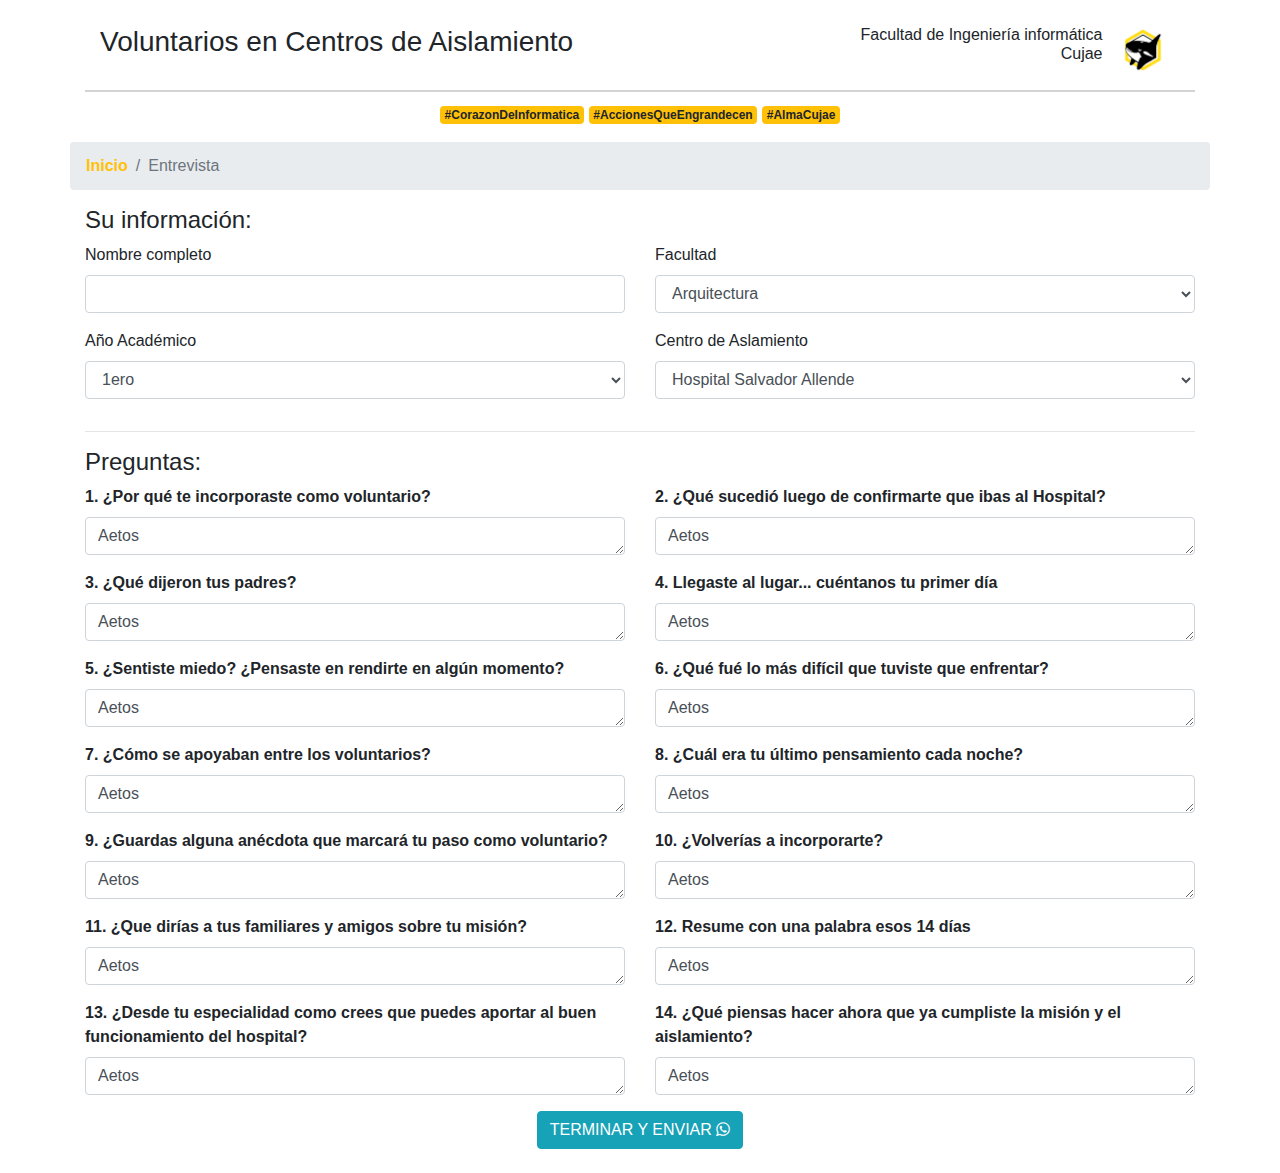
==== entrevista.html @ fe9f52e2 "done" ====
<!DOCTYPE html>
<html lang="es">
<head>
    <meta charset="UTF-8">
    <meta name="description" content="Voluntarios en Centros de aislamiento COVID-19">
    <meta name="keywords" content="form js volunteers format whatsapp">
    <meta name="author" content="Claudia Sánchez García, CUJAE">
    <meta name="robots" content="noindex">
    <meta name="viewport" content="width=device-width, initial-scale=1, shrink-to-fit=no" >
    <title>Informática-VCA</title>
    <link rel="stylesheet" href="modules/bootstrap/css/bootstrap.min.css" >
    <link rel="stylesheet">
    <link href="modules/font-awesome/css/font-awesome.min.css" rel="stylesheet">
    <link href="css/style.css" rel="stylesheet" >
</head>
<body>
<div class="container">
    <div class="header row">
        <h3 class="col-md-6 col-12">Voluntarios en Centros de Aislamiento</h3>
        <h6 class="col-md-5 pr-0 col-10 text-right">Facultad de Ingeniería informática<br>Cujae</h6>
        <div class="col-md-1 col-2">
            <img  src="img/IF.png" id="if" alt="">
        </div>
    </div>
    <p class="text-center">
        <span class="badge badge-yellow">#CorazonDeInformatica</span>
        <span class="badge badge-yellow">#AccionesQueEngrandecen</span>
        <span class="badge badge-yellow">#AlmaCujae</span>
    </p>
</div>
<div class="container">
    <nav aria-label="breadcrumb" class="row">
        <ol class="breadcrumb col-12">
            <li class="breadcrumb-item"><a href="index.html">Inicio</a></li>
            <li class="breadcrumb-item active" id="nombre-bread" aria-current="page">Entrevista</li>
        </ol>
    </nav>
    <div class="row">
        <h4 class="col-12">Su información:</h4>
        <div class="col-sm-6 ">
            <div class="form-group"> <!--Municipio-->
                <label for="nombre">Nombre completo</label>
                <input class="form-control" type="text" id="nombre">
            </div>
            <div class="form-group">
                <label for="anyo">Año Académico</label>
                <select class="form-control" id="anyo">
                    <option value="1ero">1ero</option>
                    <option value="2do">2do</option>
                    <option value="3ero">3ero</option>
                    <option value="4to">4to</option>
                    <option value="5to">5to</option>
                </select>
            </div>
        </div>
        <div class="col-sm-6 ">
            <div class="form-group">
                <label for="facultad">Facultad</label>
                <select class="form-control" id="facultad">
                </select>
            </div>
            <div class="form-group">
                <label for="centro">Centro de Aslamiento</label>
                <select class="form-control" id="centro">
                </select>
            </div>
        </div>
    </div>
    <hr>
    <h4>Preguntas: </h4>
    <div class="row" id="pr-container"><!--Preguntas y Respuestas-->
    </div>
    <div class="col-12 mb-4">
        <div class="text-center">
            <button class="btn btn-info" onclick="terminar()"> TERMINAR Y ENVIAR <i class="fa fa-whatsapp"></i> </button>
        </div>
    </div>
</div>

</div>

</body>

<script src="modules/jquery/js/jquery-3.3.1.js"></script>
<script src="modules/bootstrap/js/popper.min.js" ></script>
<script src="modules/bootstrap/js/bootstrap.min.js" ></script>
<script src="data/data.js"></script>
<script src="js/objetos.js"></script>
<script src="js/entrevista.js"></script>

</html>
---- css/style.css ----
.breadcrumb-item>a,
.breadcrumb-item>a:hover{
    color: #ffc107;
    font-weight: bold;
}
.respuesta {
    white-space: pre-line;
}
.header{
    margin: 10px 0;
    padding:15px 0;
    border-bottom: solid 2px lightgray ;
}
img#if {
   max-width: 50px;
    height: auto;
}
img.pic {
    width: 100%;
    height: auto;
}
.badge-yellow {
    background-color: #ffc107;
}
.btn:focus{
    box-shadow : none;
}
.card {
    padding: 0;
}

div.card-body{
    padding: 5px 10px 5px 10px;
}

.card-title{
    font-size: 16px;
    line-height: 18px;
}

.card-subtitle{
    font-size: 12px;
    color: grey;
}

.exp {
    border-radius: 0 0 .25rem .25rem;
}

@media (max-width: 33.9em) {
    .card-columns {
        column-count: 2;
    }
}

@media (min-width: 34em) {
    .card-columns {
        column-count: 2;
    }
}

@media (min-width: 48em) {
    .card-columns {
        column-count: 3;
    }
}
@media (min-width: 62em) {
    .card-columns {
        column-count: 4;
    }
}@media (min-width: 75em) {
    .card-columns {
        column-count: 5;
    }
}
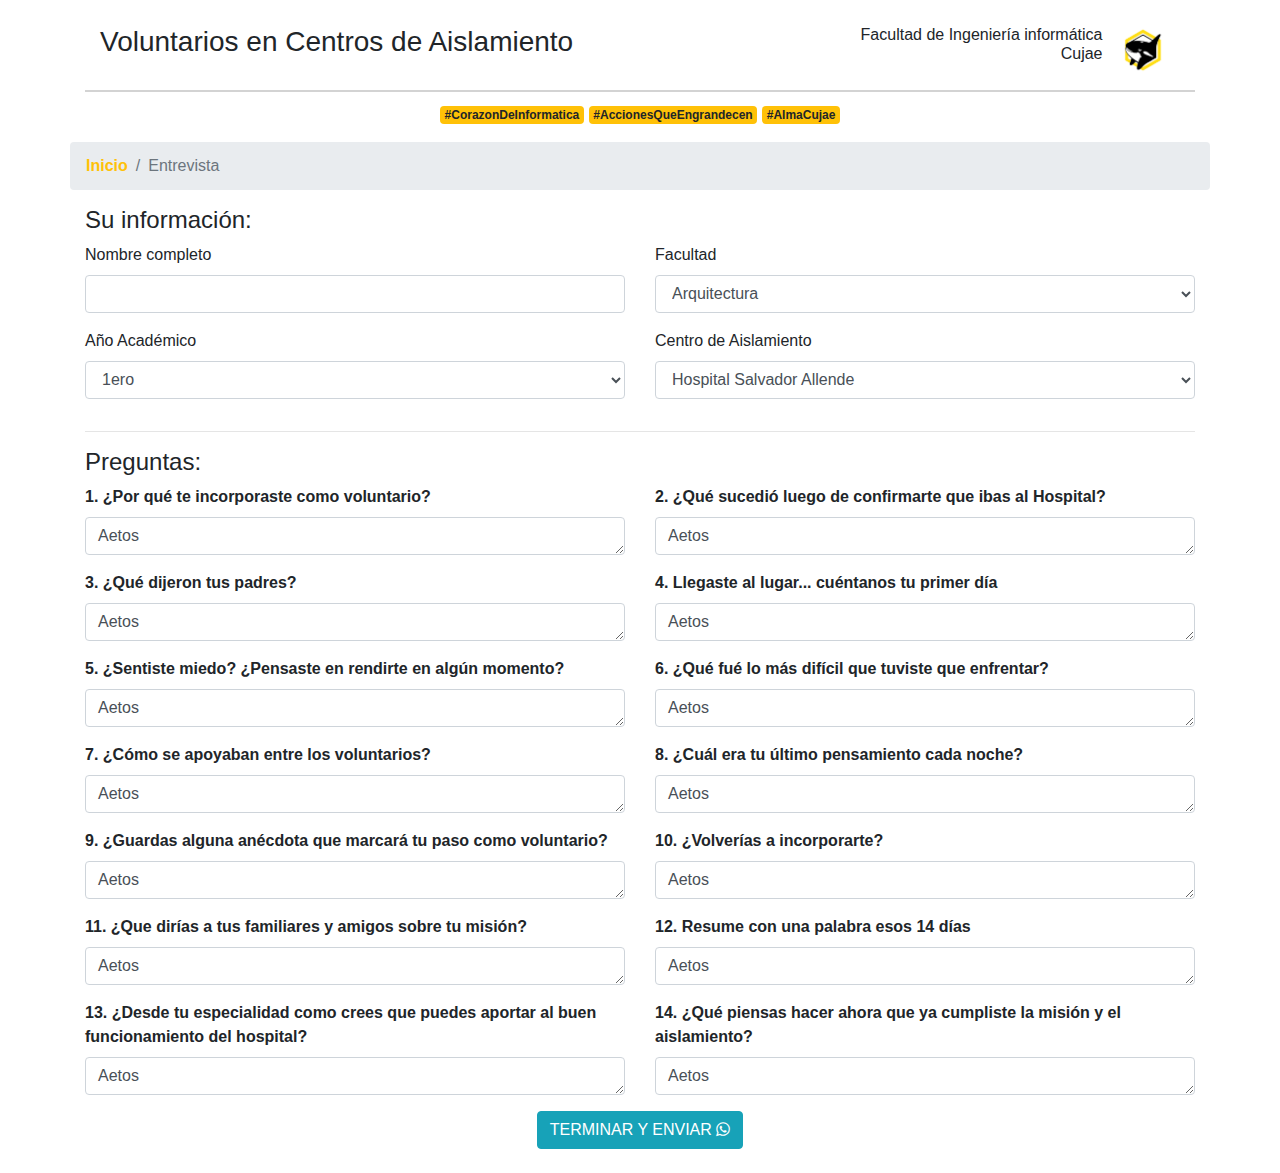
==== commit 01332a28: "Update entrevista.html" ====
--- a/entrevista.html
+++ b/entrevista.html
@@ -7,11 +7,12 @@
     <meta name="author" content="Claudia Sánchez García, CUJAE">
     <meta name="robots" content="noindex">
     <meta name="viewport" content="width=device-width, initial-scale=1, shrink-to-fit=no" >
-    <title>Informática-VCA</title>
+    <link rel="icon" type="image/png" href="/img/favicon.png"/>
+    <title>FEU-INF GitHub</title>
     <link rel="stylesheet" href="modules/bootstrap/css/bootstrap.min.css" >
-    <link rel="stylesheet">
     <link href="modules/font-awesome/css/font-awesome.min.css" rel="stylesheet">
     <link href="css/style.css" rel="stylesheet" >
+
 </head>
 <body>
 <div class="container">
@@ -60,7 +61,7 @@
                 </select>
             </div>
             <div class="form-group">
-                <label for="centro">Centro de Aslamiento</label>
+                <label for="centro">Centro de Aislamiento</label>
                 <select class="form-control" id="centro">
                 </select>
             </div>
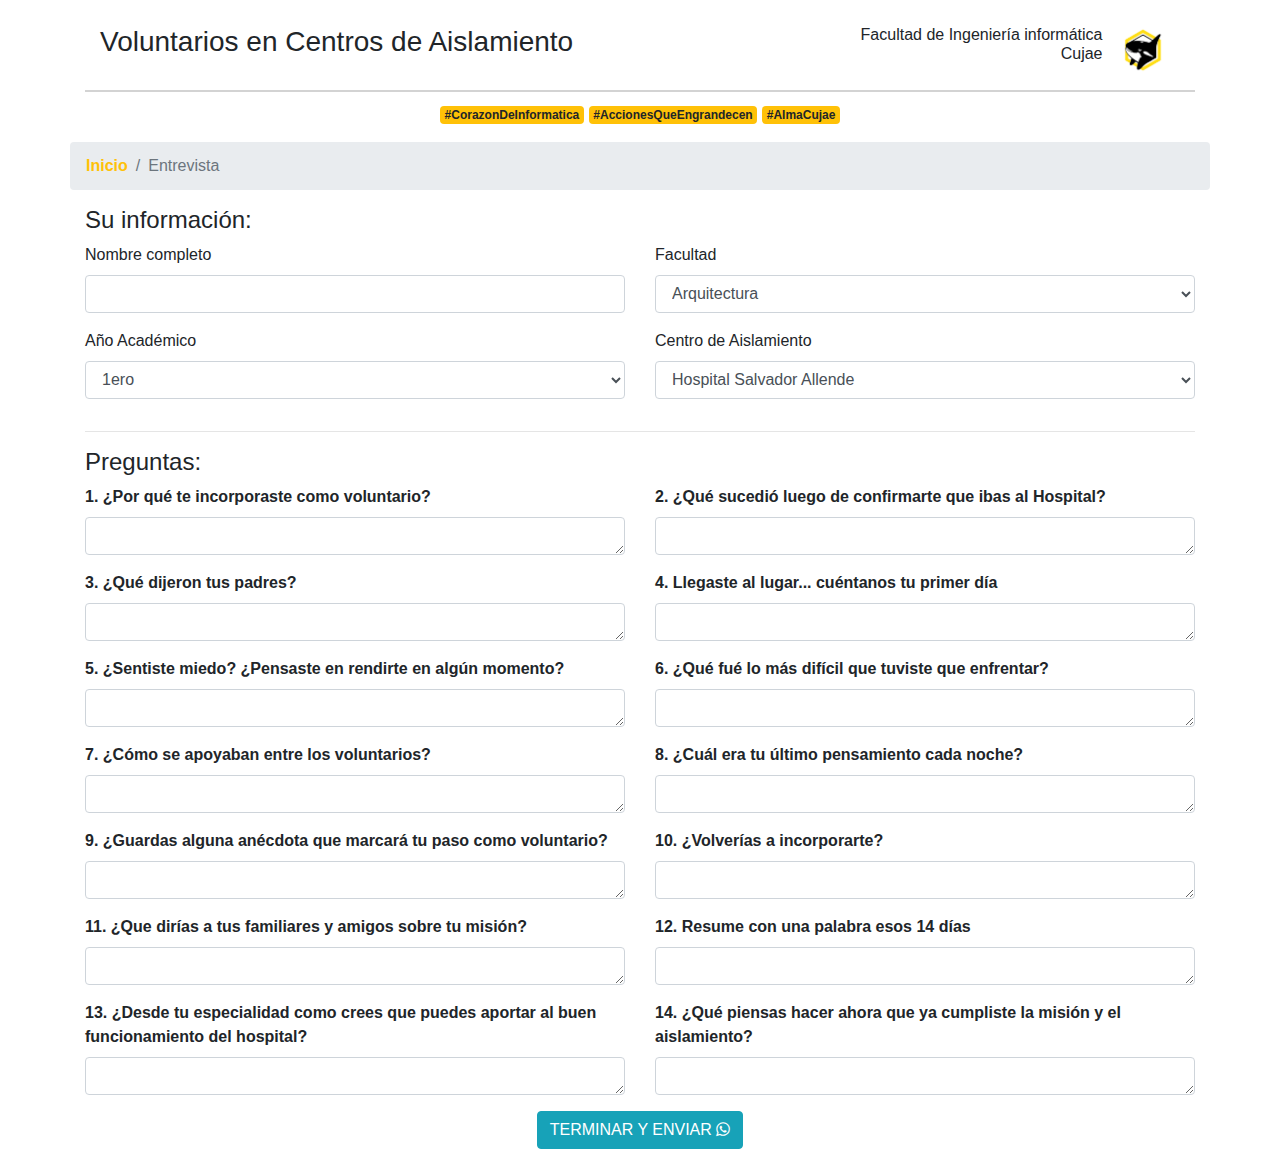
==== commit e2b413c8: "404" ====
--- a/entrevista.html
+++ b/entrevista.html
@@ -24,9 +24,9 @@
         </div>
     </div>
     <p class="text-center">
-        <span class="badge badge-yellow">#CorazonDeInformatica</span>
-        <span class="badge badge-yellow">#AccionesQueEngrandecen</span>
-        <span class="badge badge-yellow">#AlmaCujae</span>
+        <span class="badge bg-yellow">#CorazonDeInformatica</span>
+        <span class="badge bg-yellow">#AccionesQueEngrandecen</span>
+        <span class="badge bg-yellow">#AlmaCujae</span>
     </p>
 </div>
 <div class="container">
--- a/css/style.css
+++ b/css/style.css
@@ -19,7 +19,7 @@
     width: 100%;
     height: auto;
 }
-.badge-yellow {
+.bg-yellow {
     background-color: #ffc107;
 }
 .btn:focus{
@@ -47,13 +47,13 @@
     border-radius: 0 0 .25rem .25rem;
 }
 
-@media (max-width: 33.9em) {
+@media (max-width: 20em) {
     .card-columns {
-        column-count: 2;
+        column-count: 1;
     }
 }
 
-@media (min-width: 34em) {
+@media (min-width: 21em) {
     .card-columns {
         column-count: 2;
     }
@@ -73,3 +73,13 @@
         column-count: 5;
     }
 }
+
+a.bg-yellow{
+    color: black;
+    border-color: black;
+}
+
+a.bg-yellow:hover{
+    background-color: #4e555b;
+    color: white;
+}
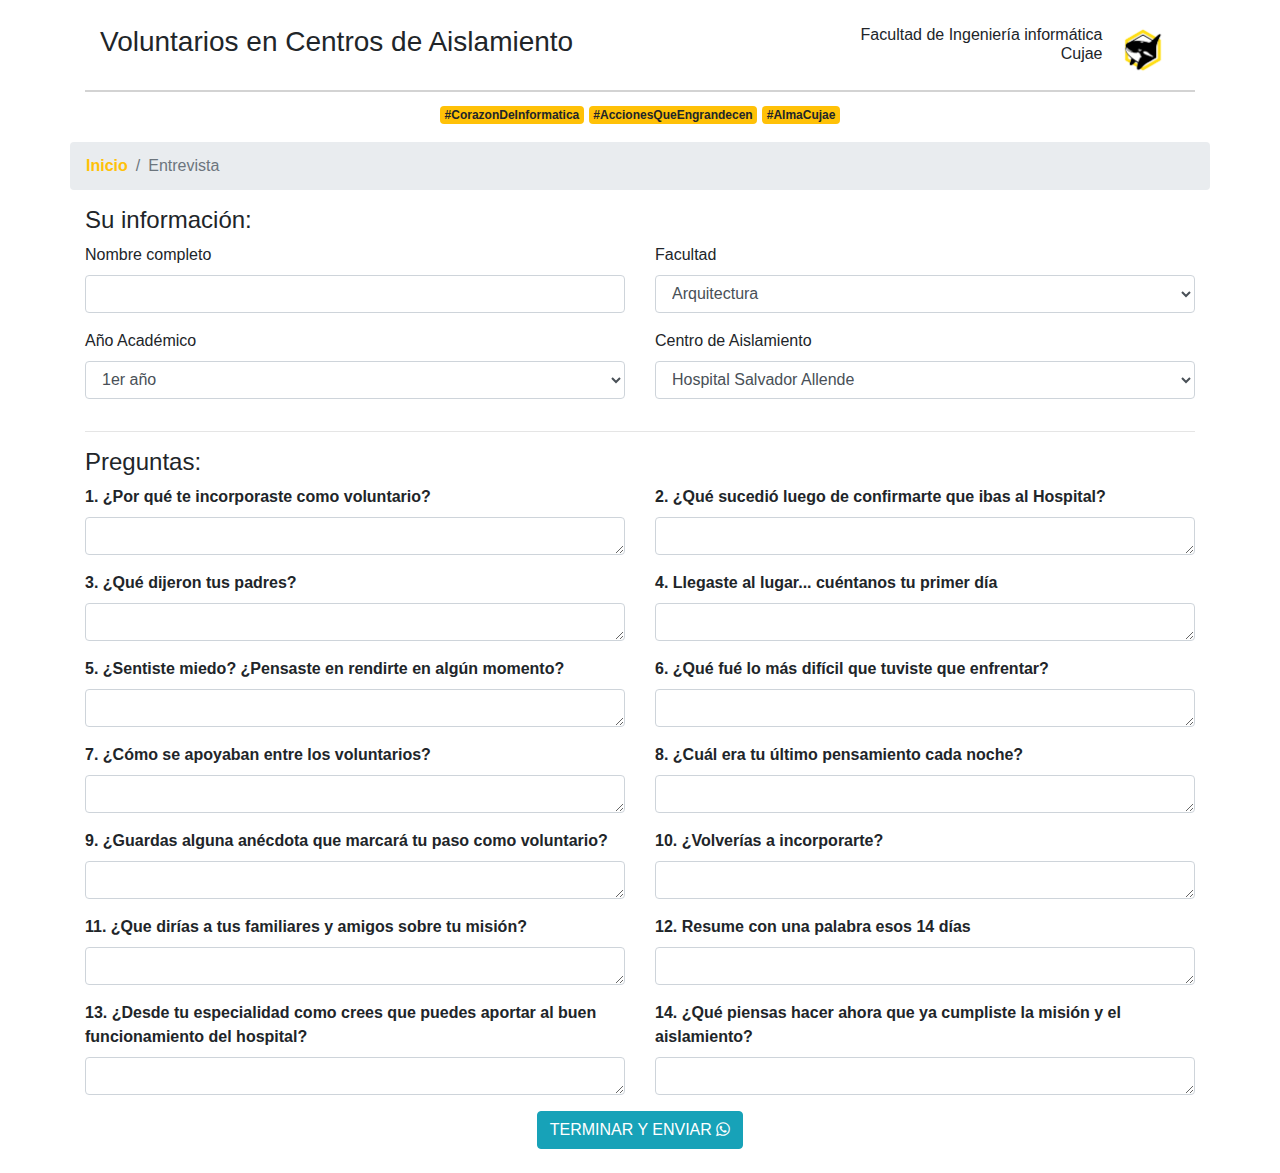
==== commit b2b3ea78: "social links" ====
--- a/entrevista.html
+++ b/entrevista.html
@@ -46,11 +46,11 @@
             <div class="form-group">
                 <label for="anyo">Año Académico</label>
                 <select class="form-control" id="anyo">
-                    <option value="1ero">1ero</option>
-                    <option value="2do">2do</option>
-                    <option value="3ero">3ero</option>
-                    <option value="4to">4to</option>
-                    <option value="5to">5to</option>
+                    <option value="1er año">1er año</option>
+                    <option value="2do año">2do año</option>
+                    <option value="3er año">3er año</option>
+                    <option value="4to año">4to año</option>
+                    <option value="5to año">5to año</option>
                 </select>
             </div>
         </div>
--- a/css/style.css
+++ b/css/style.css
@@ -18,6 +18,9 @@
 img.pic {
     width: 100%;
     height: auto;
+}
+#pic-cont{
+    max-width: 280px;
 }
 .bg-yellow {
     background-color: #ffc107;
@@ -83,3 +86,20 @@
     background-color: #4e555b;
     color: white;
 }
+
+.fa-yellow{
+    color: black;
+}
+
+.fa-yellow:hover{
+    color:  #ffc107;
+    border-color: #ffc107;
+}
+
+.share-icons>a{
+    padding: 2px 7px;
+}
+
+i.fa-yellow{
+    min-width: 20px;
+}
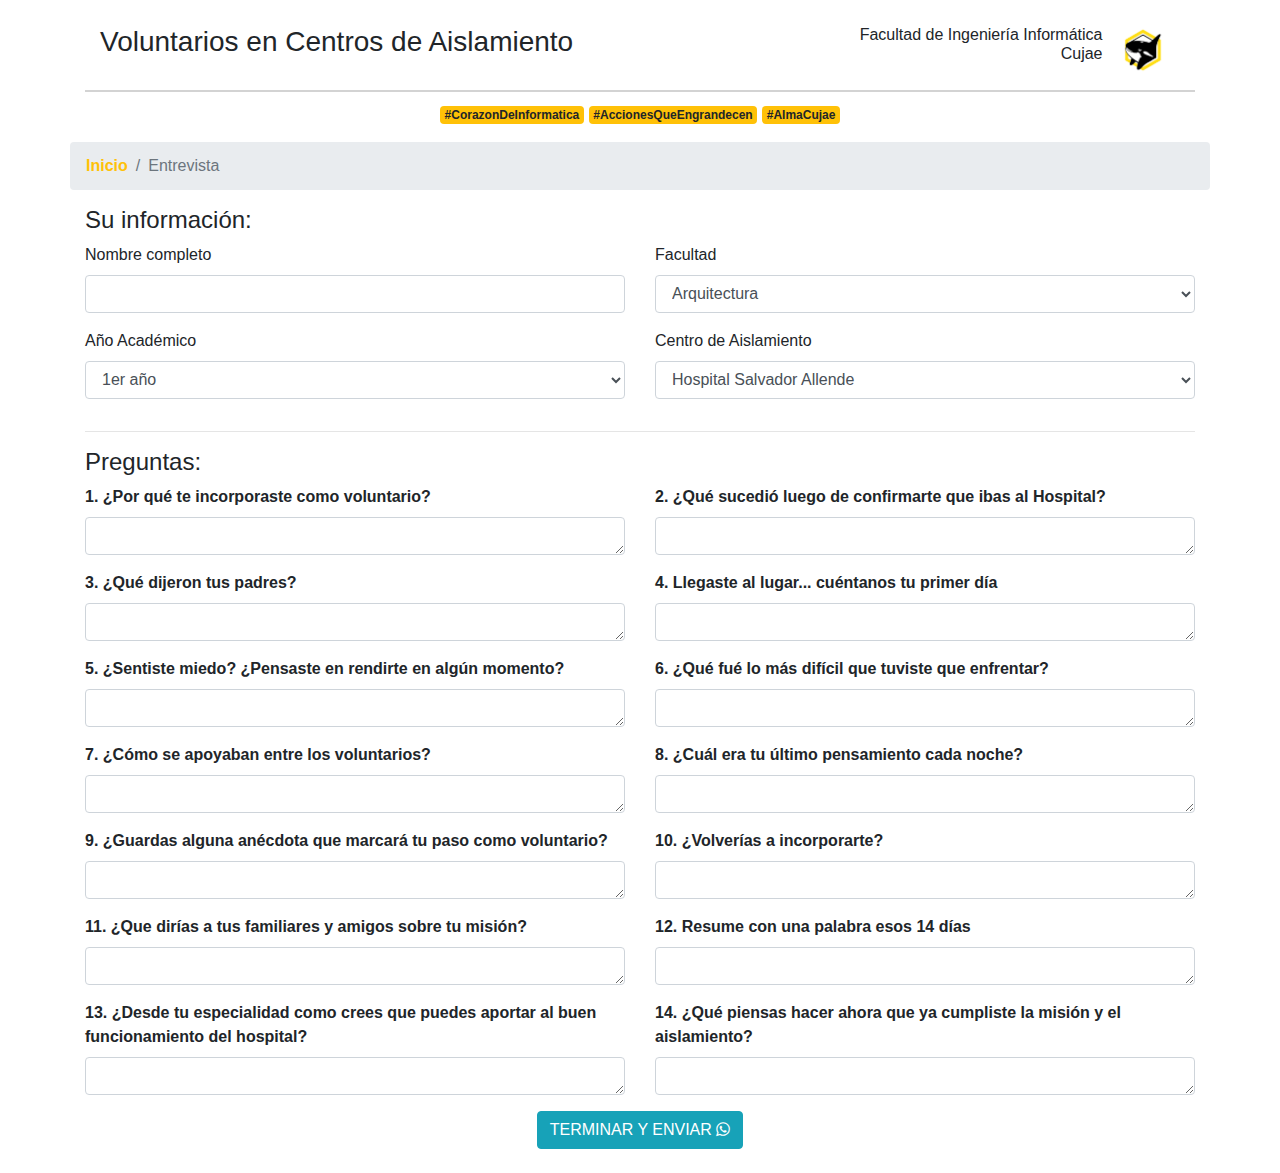
==== commit 5edf60b2: "ortografia" ====
--- a/entrevista.html
+++ b/entrevista.html
@@ -18,7 +18,7 @@
 <div class="container">
     <div class="header row">
         <h3 class="col-md-6 col-12">Voluntarios en Centros de Aislamiento</h3>
-        <h6 class="col-md-5 pr-0 col-10 text-right">Facultad de Ingeniería informática<br>Cujae</h6>
+        <h6 class="col-md-5 pr-0 col-10 text-right">Facultad de Ingeniería Informática<br>Cujae</h6>
         <div class="col-md-1 col-2">
             <img  src="img/IF.png" id="if" alt="">
         </div>
